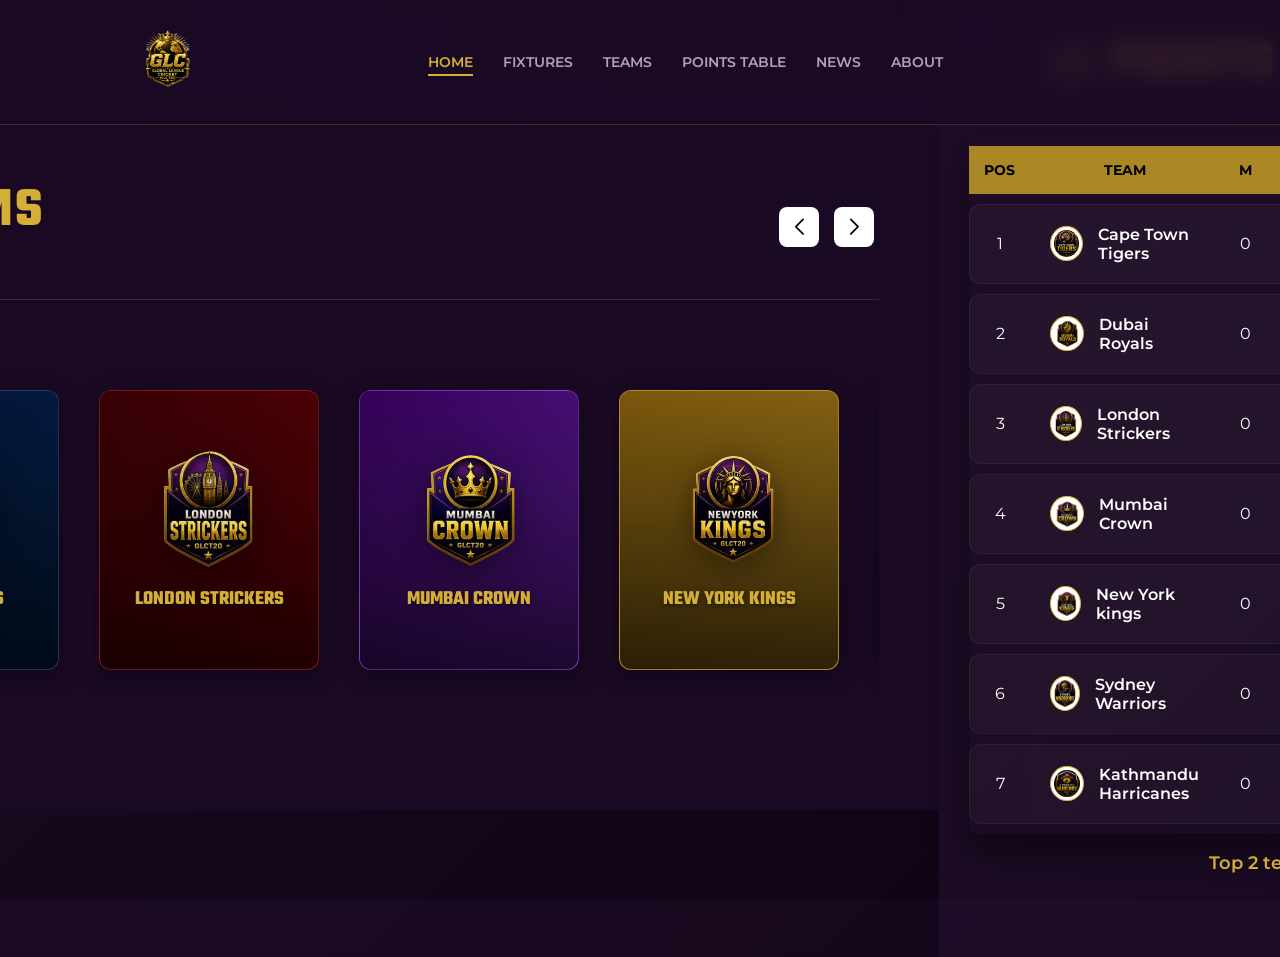
==== index.html @ f2a04ca0 "Suspend" ====
<!DOCTYPE html>
<html lang="en">
<head>
  <meta charset="UTF-8">
  <meta name="viewport" content="width=device-width, initial-scale=1.0">
  <title>Service Temporarily Suspended</title>
  <style>
    body{
      margin:0;
      font-family:Arial,sans-serif;
      background:#111827;
      color:#fff;
      display:flex;
      justify-content:center;
      align-items:center;
      height:100vh;
      text-align:center;
      padding:20px;
    }
    .box{
      max-width:700px;
      background:#1f2937;
      padding:40px;
      border-radius:12px;
      box-shadow:0 0 20px rgba(0,0,0,.3);
    }
    h1{color:#f59e0b;}
    p{font-size:18px;line-height:1.6;}
  </style>
</head>
<body>
  <div class="box">
    <h1>Website Temporarily Unavailable</h1>
    <p>
      This website has been temporarily suspended due to a pending billing matter.
    </p>
    <p>
      Please contact the website owner to resolve the issue and restore service.
    </p>
  </div>
</body>
</html>

<!--<!DOCTYPE html>
<html lang="en">
<head>
    <meta charset="UTF-8">
    <meta name="viewport" content="width=device-width, initial-scale=1.0">
    <meta name="description" content="GLCT20 - Intercontinental Legends Championship">
    <title>GLCT20 | Premium Cricket Experience</title>
    
    <!-- Fonts -->
    <link rel="preconnect" href="https://fonts.googleapis.com">
    <link rel="preconnect" href="https://fonts.gstatic.com" crossorigin>
    <link href="https://fonts.googleapis.com/css2?family=Teko:wght@400;500;600;700&family=Montserrat:wght@400;500;600;700&display=swap" rel="stylesheet">
    
    <!-- Icons -->
    <link rel="stylesheet" href="https://cdnjs.cloudflare.com/ajax/libs/font-awesome/6.4.0/css/all.min.css">
    
    <!-- Swiper CSS -->
    <link rel="stylesheet" href="https://cdn.jsdelivr.net/npm/swiper@10/swiper-bundle.min.css" />
    
    <link rel="stylesheet" href="style.css">
</head>
<body>

    <!-- Sticky Navbar -->
    <header class="navbar">
        <div class="nav-container">
            <a href="#" class="logo">
                <img src="logo.png" alt="GLCT20 Logo" onerror="this.outerHTML='<span class=\'logo-text\'>GLCT20</span>'">
            </a>
            
            <nav class="nav-links">
                <a href="#home" class="active">HOME</a>
                <a href="#fixtures">FIXTURES</a>
                <a href="#teams">TEAMS</a>
                <a href="#points-table">POINTS TABLE</a>
                <a href="#news">NEWS</a>
                <a href="about.html">ABOUT</a>
            </nav>
            
            <div class="nav-actions">
                <div class="hamburger">
                    <i class="fas fa-bars"></i>
                </div>
            </div>
        </div>
    </header>

    <!-- Mobile Menu Overlay -->
    <div class="mobile-menu">
        <div class="close-menu"><i class="fas fa-times"></i></div>
        <a href="#home">HOME</a>
        <a href="#fixtures">FIXTURES</a>
        <a href="#teams">TEAMS</a>
        <a href="#points-table">POINTS TABLE</a>
        <a href="#news">NEWS</a>
        <a href="about.html">ABOUT</a>
    </div>

    <!-- Hero Section -->
    <section id="home" class="hero swiper">
        <div class="swiper-wrapper">
            <!-- Slide 1 -->
            <div class="swiper-slide slide-bg-1">
                <div class="hero-overlay"></div>
                <div class="hero-content">
                    <h1>THE ICONS ARE BACK</h1>
                    <p>Experience the thrill of the ultimate cricket championship</p>
                    <button class="btn-primary">DISCOVER MORE</button>
                </div>
            </div>
            <!-- Slide 2 -->
            <div class="swiper-slide slide-bg-2">
                <div class="hero-overlay"></div>
                <div class="hero-content">
                    <h1>THE GLOBE PLAYS HERE</h1>
                    <p>Watch your favorite stars in action</p>
                    <button class="btn-primary">VIEW FIXTURES</button>
                </div>
            </div>
        </div>
        <div class="swiper-pagination"></div>
        <div class="swiper-button-next"></div>
        <div class="swiper-button-prev"></div>
    </section>

    <!-- Fixtures Section -->
    <section id="fixtures" class="section fixtures-section reveal">
        <div class="container">
            <h2 class="section-title"><i class="fas fa-calendar-alt"></i> UPCOMING FIXTURES</h2>
            
            <div class="tabs">
                <button class="tab-btn active" data-target="upcoming">UPCOMING</button>
                <button class="tab-btn" data-target="results">RESULTS</button>
            </div>

            <div id="fixtures-container">
                <div class="fixtures-grid swiper fixtures-swiper">
                    <div class="swiper-wrapper">
                        <!-- Match Card 1 -->
                        <div class="swiper-slide match-card">
                            <div class="match-header">
                                <span class="match-number">Match 1</span>
                                <span class="match-status">UPCOMING</span>
                            </div>
                            <div class="match-teams">
                                <div class="team">
                                    <div class="team-logo">
                                        <img src="Image/Cape Town Tigers.png" alt="Cape Town Tigers">
                                    </div>
                                    <h3>Cape Town Tigers</h3>
                                </div>
                                <div class="vs">VS</div>
                                <div class="team">
                                    <div class="team-logo">
                                        <img src="Image/Dubai Royals.png" alt="Dubai Royals">
                                    </div>
                                    <h3>Dubai Royals</h3>
                                </div>
                            </div>
                            <div class="match-footer">
                                <p><i class="fas fa-clock"></i> 14:00 GST</p>
                                <p><i class="fas fa-map-marker-alt"></i> Dubai International Stadium</p>
                            </div>
                        </div>
                        
                        <!-- Match Card 2 -->
                        <div class="swiper-slide match-card">
                            <div class="match-header">
                                <span class="match-number">Match 2</span>
                                <span class="match-status highlight">LIVE</span>
                            </div>
                            <div class="match-teams">
                                <div class="team">
                                    <div class="team-logo">
                                        <img src="Image/London Strickers.png" alt="London Strickers">
                                    </div>
                                    <h3>London Strickers</h3>
                                </div>
                                <div class="vs pulse">VS</div>
                                <div class="team">
                                    <div class="team-logo">
                                        <img src="Image/Mumbai Crown.png" alt="Mumbai Crown">
                                    </div>
                                    <h3>Mumbai Crown</h3>
                                </div>
                            </div>
                            <div class="match-footer">
                                <p><i class="fas fa-clock"></i> 18:00 GST</p>
                                <p><i class="fas fa-map-marker-alt"></i> Sharjah Cricket Stadium</p>
                            </div>
                        </div>
                         <!-- Match Card 3 -->
                         <div class="swiper-slide match-card">
                            <div class="match-header">
                                <span class="match-number">Match 3</span>
                                <span class="match-status">UPCOMING</span>
                            </div>
                            <div class="match-teams">
                                <div class="team">
                                    <div class="team-logo">
                                        <img src="Image/New York kings.png" alt="New York kings">
                                    </div>
                                    <h3>New York kings</h3>
                                </div>
                                <div class="vs">VS</div>
                                <div class="team">
                                    <div class="team-logo">
                                        <img src="Image/Sydney Warriors.png" alt="Sydney Warriors">
                                    </div>
                                    <h3>Sydney Warriors</h3>
                                </div>
                            </div>
                            <div class="match-footer">
                                <p><i class="fas fa-clock"></i> 20:00 GST</p>
                                <p><i class="fas fa-map-marker-alt"></i> Abu Dhabi Stadium</p>
                            </div>
                        </div>
                    </div>
                    <div class="swiper-button-next fix-next"></div>
                    <div class="swiper-button-prev fix-prev"></div>
                </div>
            </div>
            
            <div id="results-coming-soon" class="coming-soon-message" style="display: none;">
                <h3>RESULTS COMING SOON</h3>
                <p>Stay tuned for the tournament results!</p>
            </div>
        </div>
    </section>

    <!-- Teams Section -->
    <section id="teams" class="section teams-section reveal">
        <div class="container">
            <div class="section-header-flex">
                <h2 class="section-title"><img src="GLC logo.png" alt="Logo" class="title-icon"> TEAMS</h2>
                <div class="team-nav-buttons">
                    <div class="swiper-button-prev team-prev"></div>
                    <div class="swiper-button-next team-next"></div>
                </div>
            </div>
            <div class="teams-swiper swiper">
                <div class="swiper-wrapper">
                    <div class="swiper-slide">
                        <div class="team-card card-tigers">
                            <img src="Image/Cape Town Tigers.png" alt="Cape Town Tigers" class="team-card-logo">
                            <div class="team-card-info">
                                <h4>Cape Town Tigers</h4>
                            </div>
                        </div>
                    </div>
                    <div class="swiper-slide">
                        <div class="team-card card-royals">
                            <img src="Image/Dubai Royals.png" alt="Dubai Royals" class="team-card-logo">
                            <div class="team-card-info">
                                <h4>Dubai Royals</h4>
                            </div>
                        </div>
                    </div>
                    <div class="swiper-slide">
                        <div class="team-card card-strickers">
                            <img src="Image/London Strickers.png" alt="London Strickers" class="team-card-logo">
                            <div class="team-card-info">
                                <h4>London Strickers</h4>
                            </div>
                        </div>
                    </div>
                    <div class="swiper-slide">
                        <div class="team-card card-crown">
                            <img src="Image/Mumbai Crown.png" alt="Mumbai Crown" class="team-card-logo">
                            <div class="team-card-info">
                                <h4>Mumbai Crown</h4>
                            </div>
                        </div>
                    </div>
                    <div class="swiper-slide">
                        <div class="team-card card-kings">
                            <img src="Image/New York kings.png" alt="New York kings" class="team-card-logo">
                            <div class="team-card-info">
                                <h4>New York kings</h4>
                            </div>
                        </div>
                    </div>
                    <div class="swiper-slide">
                        <div class="team-card card-warriors">
                            <img src="Image/Sydney Warriors.png" alt="Sydney Warriors" class="team-card-logo">
                            <div class="team-card-info">
                                <h4>Sydney Warriors</h4>
                            </div>
                        </div>
                    </div>
                    <div class="swiper-slide">
                        <div class="team-card card-harricanes">
                            <img src="Image/Kathmandu Harricanes.png" alt="Kathmandu Harricanes" class="team-card-logo">
                            <div class="team-card-info">
                                <h4>Kathmandu Harricanes</h4>
                            </div>
                        </div>
                    </div>
                </div>
            </div>
        </div>
    </section>

    <!-- Points Table -->
    <section id="points-table" class="section points-table-section reveal">
        <div class="container">
            <h2 class="section-title"><i class="fas fa-list-ol"></i> POINTS TABLE</h2>
            <div class="table-responsive">
                <table class="points-table">
                    <thead>
                        <tr>
                            <th>POS</th>
                            <th>TEAM</th>
                            <th>M</th>
                            <th>W</th>
                            <th>L</th>
                            <th>NR</th>
                            <th>PTS</th>
                            <th>NRR</th>
                        </tr>
                    </thead>
                    <tbody>
                        <tr>
                            <td>1</td>
                            <td class="team-name"><img src="Image/Cape Town Tigers.png" class="mini-logo" alt="CTT"> Cape Town Tigers</td>
                            <td>0</td>
                            <td>0</td>
                            <td>0</td>
                            <td>0</td>
                            <td>0</td>
                            <td>0.000</td>
                        </tr>
                        <tr>
                            <td>2</td>
                            <td class="team-name"><img src="Image/Dubai Royals.png" class="mini-logo" alt="DR"> Dubai Royals</td>
                            <td>0</td>
                            <td>0</td>
                            <td>0</td>
                            <td>0</td>
                            <td>0</td>
                            <td>0.000</td>
                        </tr>
                        <tr>
                            <td>3</td>
                            <td class="team-name"><img src="Image/London Strickers.png" class="mini-logo" alt="LS"> London Strickers</td>
                            <td>0</td>
                            <td>0</td>
                            <td>0</td>
                            <td>0</td>
                            <td>0</td>
                            <td>0.000</td>
                        </tr>
                        <tr>
                            <td>4</td>
                            <td class="team-name"><img src="Image/Mumbai Crown.png" class="mini-logo" alt="MC"> Mumbai Crown</td>
                            <td>0</td>
                            <td>0</td>
                            <td>0</td>
                            <td>0</td>
                            <td>0</td>
                            <td>0.000</td>
                        </tr>
                        <tr>
                            <td>5</td>
                            <td class="team-name"><img src="Image/New York kings.png" class="mini-logo" alt="NYK"> New York kings</td>
                            <td>0</td>
                            <td>0</td>
                            <td>0</td>
                            <td>0</td>
                            <td>0</td>
                            <td>0.000</td>
                        </tr>
                        <tr>
                            <td>6</td>
                            <td class="team-name"><img src="Image/Sydney Warriors.png" class="mini-logo" alt="SW"> Sydney Warriors</td>
                            <td>0</td>
                            <td>0</td>
                            <td>0</td>
                            <td>0</td>
                            <td>0</td>
                            <td>0.000</td>
                        </tr>
                        <tr>
                            <td>7</td>
                            <td class="team-name"><img src="Image/Kathmandu Harricanes.png" class="mini-logo" alt="KH"> Kathmandu Harricanes</td>
                            <td>0</td>
                            <td>0</td>
                            <td>0</td>
                            <td>0</td>
                            <td>0</td>
                            <td>0.000</td>
                        </tr>
                    </tbody>
                </table>
            </div>
            <div class="table-footer">
                <p>Top 2 teams qualify for the Final.</p>
            </div>
        </div>
    </section>

    <!-- Footer -->
    <footer class="footer">
        <div class="footer-bg-pattern"></div>
        <div class="container footer-content">
            <div class="footer-hashtag">#Theglobalplayhere</div>
            
            <div class="footer-links">
                <a href="#fixtures">Fixtures</a>
                <a href="#teams">Teams</a>
                <a href="#points-table">Points Table</a>
                <a href="about.html">About Us</a>
            </div>

            <div class="social-icons">
                <a href="#"><i class="fab fa-facebook-f"></i></a>
                <a href="#"><i class="fab fa-instagram"></i></a>
                <a href="#"><i class="fab fa-twitter"></i></a>
                <a href="#"><i class="fab fa-youtube"></i></a>
            </div>
            
            <div class="copyright">
                <p>&copy; 2026 GLCT20 Championship. All Rights Reserved.</p>
            </div>
        </div>
    </footer>

    <!-- Scripts -->
    <script src="https://cdn.jsdelivr.net/npm/swiper@10/swiper-bundle.min.css"></script>
    <script src="https://cdn.jsdelivr.net/npm/swiper@10/swiper-bundle.min.js"></script>
    <script src="script.js"></script>
</body>
</html>-->
---- style.css ----
:root {
    --primary-bg: #1c0a25;
    --secondary-bg: #2d143a;
    --card-bg: rgba(69, 39, 87, 0.4);
    --gold: #D4AF37;
    --gold-light: #F3E5AB;
    --gold-dark: #AA8825;
    --text-main: #FFFFFF;
    --text-muted: #B3A0BA;
    --font-heading: 'Teko', sans-serif;
    --font-body: 'Montserrat', sans-serif;
    --transition: all 0.3s cubic-bezier(0.25, 0.8, 0.25, 1);
}

* {
    margin: 0;
    padding: 0;
    box-sizing: border-box;
}

body {
    font-family: var(--font-body);
    background: linear-gradient(135deg, var(--primary-bg) 0%, #0d0411 100%);
    color: var(--text-main);
    overflow-x: hidden;
    scroll-behavior: smooth;
}

/* Custom Scrollbar */
::-webkit-scrollbar {
    width: 10px;
}

::-webkit-scrollbar-track {
    background: var(--primary-bg);
}

::-webkit-scrollbar-thumb {
    background: linear-gradient(var(--gold), var(--gold-dark));
    border-radius: 5px;
}

::-webkit-scrollbar-thumb:hover {
    background: var(--gold-light);
}

/* Reveal Animations */
.reveal {
    opacity: 0;
    transform: translateY(30px);
    transition: all 0.8s ease-out;
}

.reveal.active {
    opacity: 1;
    transform: translateY(0);
}

a {
    text-decoration: none;
    color: inherit;
}

ul {
    list-style: none;
}

.container {
    max-width: 1200px;
    margin: 0 auto;
    padding: 0 5%;
}

/* Typography */
h1,
h2,
h3,
h4,
.logo-text {
    font-family: var(--font-heading);
    text-transform: uppercase;
}

.section-title {
    font-size: clamp(2rem, 5vw, 3.5rem);
    text-align: center;
    margin-bottom: 2rem;
    color: var(--gold);
    letter-spacing: 2px;
    display: flex;
    align-items: center;
    justify-content: center;
    gap: 15px;
}

.section-title i {
    font-size: 0.8em;
}

/* Buttons */
.btn-primary {
    background: linear-gradient(45deg, var(--gold-dark), var(--gold));
    color: #000;
    border: none;
    padding: 12px 28px;
    font-family: var(--font-body);
    font-weight: 700;
    font-size: 14px;
    letter-spacing: 1px;
    border-radius: 4px;
    cursor: pointer;
    transition: var(--transition);
    text-transform: uppercase;
}

.btn-primary:hover {
    transform: translateY(-2px);
    box-shadow: 0 4px 15px rgba(212, 175, 55, 0.4);
}

/* Navbar */
.navbar {
    position: fixed;
    top: 0;
    left: 0;
    width: 100%;
    background: rgba(28, 10, 37, 0.85);
    backdrop-filter: blur(12px);
    z-index: 1000;
    border-bottom: 1px solid rgba(212, 175, 55, 0.2);
    transition: var(--transition);
}

.nav-container {
    display: flex;
    justify-content: space-between;
    align-items: center;
    max-width: 1400px;
    margin: 0 auto;
    padding: 15px 5%;
}

.logo img {
    height: 60px;
    object-fit: contain;
    animation: float 3s ease-in-out infinite;
}

@keyframes float {

    0%,
    100% {
        transform: translateY(0);
    }

    50% {
        transform: translateY(-5px);
    }
}

.logo-text {
    font-size: 2.2rem;
    color: var(--gold);
    font-weight: 700;
    letter-spacing: 2px;
}

.nav-links {
    display: flex;
    gap: 30px;
}

.nav-links a {
    font-size: 14px;
    font-weight: 600;
    color: var(--text-muted);
    position: relative;
    padding: 5px 0;
    transition: var(--transition);
}

.nav-links a:hover,
.nav-links a.active {
    color: var(--gold);
}

.nav-links a::after {
    content: '';
    position: absolute;
    width: 0;
    height: 2px;
    bottom: 0;
    left: 0;
    background-color: var(--gold);
    transition: width 0.3s ease;
}

.nav-links a:hover::after,
.nav-links a.active::after {
    width: 100%;
}

.nav-actions {
    display: flex;
    align-items: center;
    gap: 20px;
}

.hamburger {
    display: none;
    font-size: 24px;
    cursor: pointer;
    color: var(--text-main);
}

/* Mobile Menu */
.mobile-menu {
    position: fixed;
    top: 0;
    right: -100%;
    width: 300px;
    height: 100vh;
    background: var(--secondary-bg);
    z-index: 2000;
    display: flex;
    flex-direction: column;
    padding: 80px 40px;
    box-shadow: -5px 0 25px rgba(0, 0, 0, 0.5);
    transition: right 0.4s ease;
}

.mobile-menu.open {
    right: 0;
}

.close-menu {
    position: absolute;
    top: 25px;
    right: 25px;
    font-size: 28px;
    cursor: pointer;
}

.mobile-menu a {
    font-family: var(--font-heading);
    font-size: 24px;
    margin-bottom: 20px;
    border-bottom: 1px solid rgba(255, 255, 255, 0.1);
    padding-bottom: 10px;
}

.mobile-menu .mobile-btn {
    margin-top: 20px;
    width: 100%;
}

/* Hero Section */
.hero {
    height: 80vh;
    min-height: 600px;
    position: relative;
}

.hero .swiper-slide {
    background-size: cover;
    background-position: center center;
    background-repeat: no-repeat;
    display: flex;
    align-items: center;
    justify-content: center;
    text-align: center;
    position: relative;
    background-color: var(--primary-bg);
}

.slide-bg-1 {
    background-image: url('Background header.jpg');
}

.slide-bg-2 {
    background-image: url('https://images.unsplash.com/photo-1540747913346-19e32dc3e97e?ixlib=rb-4.0.3&auto=format&fit=crop&w=1920&q=80');
}

.hero-overlay {
    position: absolute;
    top: 0;
    left: 0;
    width: 100%;
    height: 100%;
    background: linear-gradient(to top, var(--primary-bg) 0%, rgba(28, 10, 37, 0.4) 100%);
}

.hero-content {
    position: relative;
    z-index: 10;
    max-width: 800px;
    padding: 0 20px;
}

.hero-content h1 {
    font-size: clamp(3.5rem, 8vw, 7rem);
    color: var(--gold);
    line-height: 0.9;
    margin-bottom: 25px;
    text-shadow: 0 10px 30px rgba(0, 0, 0, 0.8), 0 0 50px rgba(212, 175, 55, 0.3);
    font-weight: 800;
    letter-spacing: -2px;
}

.hero-content p {
    font-size: clamp(1.1rem, 2vw, 1.5rem);
    margin-bottom: 40px;
    font-weight: 500;
    color: var(--text-muted);
    letter-spacing: 2px;
    text-transform: uppercase;
}

.swiper-pagination-bullet {
    background: var(--text-main);
}

.swiper-pagination-bullet-active {
    background: var(--gold);
}

.swiper-button-next,
.swiper-button-prev {
    color: var(--gold);
}

/* General Section Styling */
.section {
    padding: 80px 0;
}

/* Fixtures Section */
.tabs {
    display: flex;
    justify-content: center;
    gap: 20px;
    margin-bottom: 40px;
}

.tab-btn {
    background: transparent;
    color: var(--text-muted);
    border: 2px solid var(--text-muted);
    padding: 8px 24px;
    border-radius: 30px;
    font-family: var(--font-body);
    font-weight: 600;
    cursor: pointer;
    transition: var(--transition);
}

.tab-btn.active,
.tab-btn:hover {
    border-color: var(--gold);
    color: var(--gold);
}

.match-card {
    background: rgba(45, 20, 58, 0.3);
    border: 1px solid rgba(212, 175, 55, 0.15);
    border-radius: 20px;
    padding: 30px;
    box-shadow: 0 15px 35px rgba(0, 0, 0, 0.4);
    backdrop-filter: blur(15px);
    transition: all 0.4s cubic-bezier(0.175, 0.885, 0.32, 1.275);
    position: relative;
    overflow: hidden;
}

.match-card::before {
    content: '';
    position: absolute;
    top: 0;
    left: 0;
    width: 3px;
    height: 0;
    background: var(--gold);
    transition: height 0.4s ease;
}

.match-card:hover {
    transform: translateY(-10px);
    border-color: var(--gold);
    background: rgba(45, 20, 58, 0.5);
    box-shadow: 0 20px 50px rgba(0, 0, 0, 0.6), 0 0 20px rgba(212, 175, 55, 0.1);
}

.match-card:hover::before {
    height: 100%;
}

.match-header {
    display: flex;
    justify-content: space-between;
    border-bottom: 1px solid rgba(255, 255, 255, 0.1);
    padding-bottom: 15px;
    margin-bottom: 20px;
    font-size: 14px;
    font-weight: 600;
}

.match-status {
    color: var(--gold);
}

.match-status.highlight {
    color: #ff4757;
    animation: pulse 2s infinite;
}

.match-teams {
    display: flex;
    justify-content: space-between;
    align-items: center;
    margin-bottom: 30px;
}

.team {
    text-align: center;
    width: 40%;
}

.team-logo {
    width: 95px;
    height: 95px;
    background: rgba(255, 255, 255, 0.05);
    border: 2px solid rgba(212, 175, 55, 0.3);
    border-radius: 50%;
    margin: 0 auto 15px;
    display: flex;
    align-items: center;
    justify-content: center;
    padding: 8px;
    box-shadow: 0 8px 25px rgba(0, 0, 0, 0.4);
    transition: all 0.4s ease;
    backdrop-filter: blur(5px);
}

.team-logo img {
    width: 100%;
    height: 100%;
    object-fit: contain;
    border-radius: 50%;
}

.match-card:hover .team-logo {
    transform: scale(1.1) rotate(3deg);
    border-color: var(--gold);
    box-shadow: 0 10px 30px rgba(212, 175, 55, 0.2);
    background: rgba(255, 255, 255, 0.1);
}

.team h3 {
    font-size: 20px;
    letter-spacing: 1px;
    color: var(--text-main);
    font-weight: 600;
}

.vs {
    font-family: var(--font-heading);
    font-size: 38px;
    color: var(--gold);
    font-weight: 700;
    opacity: 0.8;
}

.match-footer {
    display: flex;
    justify-content: space-between;
    font-size: 13px;
    color: var(--text-muted);
}

/* Teams Section */
.teams-section {
    background-image: url('https://images.unsplash.com/photo-1531415074968-036ba1b575da?ixlib=rb-4.0.3&auto=format&fit=crop&w=1920&q=80');
    background-size: cover;
    background-position: center;
    background-attachment: fixed;
    position: relative;
}

.teams-section::before {
    content: '';
    position: absolute;
    top: 0;
    left: 0;
    width: 100%;
    height: 100%;
    background: rgba(28, 10, 37, 0.85);
    /* Overlay for readability */
    z-index: 1;
}

.teams-section .container {
    position: relative;
    z-index: 2;
}

/* Teams Section Redesign (Image 3 style) */
.section-header-flex {
    display: flex;
    justify-content: space-between;
    align-items: center;
    margin-bottom: 30px;
    border-bottom: 1px solid rgba(212, 175, 55, 0.2);
    padding-bottom: 15px;
}

.title-icon {
    height: 40px;
    vertical-align: middle;
    margin-right: 15px;
}

.team-nav-buttons {
    display: flex;
    gap: 15px;
    position: relative;
    width: 100px;
    height: 40px;
}

.team-nav-buttons .swiper-button-next,
.team-nav-buttons .swiper-button-prev {
    position: static;
    width: 40px;
    height: 40px;
    background: #fff;
    color: #000;
    border-radius: 8px;
    margin: 0;
}

.team-nav-buttons .swiper-button-next::after,
.team-nav-buttons .swiper-button-prev::after {
    font-size: 16px;
    font-weight: bold;
}

.teams-swiper {
    padding: 60px 40px !important;
    overflow: hidden !important;
}

.teams-swiper .swiper-wrapper {
    transition-timing-function: linear !important;
}

.team-card {
    height: 280px;
    border-radius: 12px;
    position: relative;
    overflow: hidden;
    display: flex;
    flex-direction: column;
    align-items: center;
    justify-content: center;
    padding: 20px;
    transition: all 0.4s ease;
    border: 1px solid rgba(255, 255, 255, 0.1);
    cursor: pointer;
    box-shadow: 0 5px 20px rgba(0, 0, 0, 0.4);
}

.team-card:hover {
    transform: translateY(-8px);
    border-color: var(--gold);
    box-shadow: 0 15px 40px rgba(212, 175, 55, 0.2);
}

.team-card::before {
    content: '';
    position: absolute;
    top: 0;
    left: 0;
    width: 100%;
    height: 100%;
    background: linear-gradient(to bottom, rgba(0, 0, 0, 0.2) 0%, rgba(0, 0, 0, 0.75) 100%);
    z-index: 1;
}

.team-card::after {
    content: '';
    position: absolute;
    top: 0;
    left: -100%;
    width: 100%;
    height: 100%;
    background: linear-gradient(
        90deg,
        transparent,
        rgba(255, 255, 255, 0.05),
        transparent
    );
    transition: 0.5s;
    z-index: 2;
}

.team-card:hover::after {
    left: 100%;
}

.team-card:hover::after {
    left: 100%;
}

.team-card:hover::before {
    background: linear-gradient(to bottom, rgba(0, 0, 0, 0.1) 0%, rgba(0, 0, 0, 0.9) 100%);
}

/* Team Card Backgrounds with Zoom Effect */
.card-tigers {
    background: linear-gradient(135deg, rgba(26, 26, 26, 0.8), rgba(74, 48, 0, 0.8)), url('https://images.unsplash.com/photo-1546182990-dffeafbe841d?auto=format&fit=crop&q=80&w=600');
    background-size: 100% 100%;
    transition: background-size 0.8s ease;
}

.card-royals {
    background: linear-gradient(135deg, rgba(0, 26, 77, 0.8), rgba(0, 51, 102, 0.8)), url('https://images.unsplash.com/photo-1590073844006-33379778ae09?auto=format&fit=crop&q=80&w=600');
    background-size: 100% 100%;
    transition: background-size 0.8s ease;
}

.card-strickers {
    background: linear-gradient(135deg, rgba(77, 0, 0, 0.8), rgba(153, 0, 0, 0.8)), url('https://images.unsplash.com/photo-1518331647614-7a1f04cd34cf?auto=format&fit=crop&q=80&w=600');
    background-size: 100% 100%;
    transition: background-size 0.8s ease;
}

.card-crown {
    background: linear-gradient(135deg, rgba(75, 0, 130, 0.8), rgba(138, 43, 226, 0.8)), url('https://images.unsplash.com/photo-1557683316-973673baf926?auto=format&fit=crop&q=80&w=600');
    background-size: 100% 100%;
    transition: background-size 0.8s ease;
}

.card-kings {
    background: linear-gradient(135deg, rgba(184, 134, 11, 0.8), rgba(218, 165, 32, 0.8)), url('https://images.unsplash.com/photo-1564391779221-cd7b02450bd9?auto=format&fit=crop&q=80&w=600');
    background-size: 100% 100%;
    transition: background-size 0.8s ease;
}

.card-warriors {
    background: linear-gradient(135deg, rgba(0, 77, 0, 0.8), rgba(0, 128, 0, 0.8)), url('https://images.unsplash.com/photo-1540747913346-19e32dc3e97e?auto=format&fit=crop&q=80&w=600');
    background-size: 100% 100%;
    transition: background-size 0.8s ease;
}

.card-harricanes {
    background: linear-gradient(135deg, rgba(0, 56, 147, 0.8), rgba(220, 20, 60, 0.8)), url('https://images.unsplash.com/photo-1544735716-392fe2489ffa?auto=format&fit=crop&q=80&w=600');
    background-size: 100% 100%;
    transition: background-size 0.8s ease;
}

.team-card:hover.card-tigers,
.team-card:hover.card-royals,
.team-card:hover.card-strickers,
.team-card:hover.card-crown,
.team-card:hover.card-kings,
.team-card:hover.card-warriors,
.team-card:hover.card-harricanes {
    background-size: 120% 120%;
}

.team-card-logo {
    width: 120px;
    height: 120px;
    object-fit: contain;
    z-index: 2;
    filter: drop-shadow(0 5px 15px rgba(0, 0, 0, 0.4));
    transition: all 0.4s ease;
    margin-bottom: 20px;
}

.team-card:hover .team-card-logo {
    transform: scale(1.05);
}

.team-card-info {
    position: relative;
    z-index: 2;
    text-align: center;
    width: 100%;
}

.team-card:hover .team-card-info {
    transform: translateY(-5px);
}

.team-card-info h4 {
    font-size: 20px;
    line-height: 1.2;
    color: var(--gold);
    text-transform: uppercase;
    font-weight: 700;
    margin: 0;
    text-shadow: 0 2px 4px rgba(0, 0, 0, 0.5);
}

.team-card-info h4::after {
    content: '';
    position: absolute;
    bottom: -5px;
    left: 50%;
    width: 0;
    height: 2px;
    background: var(--gold);
    transition: all 0.4s ease;
    transform: translateX(-50%);
}

.team-card:hover .team-card-info h4::after {
    width: 80%;
}

@media (max-width: 768px) {
    .team-card {
        height: 350px;
    }

    .team-card-logo {
        width: 120px;
        height: 120px;
    }

    .team-card-info h4 {
        font-size: 24px;
    }
}

/* Coming Soon Message */
.coming-soon-message {
    text-align: center;
    padding: 100px 20px;
    background: var(--card-bg);
    border-radius: 15px;
    border: 1px dashed var(--gold);
    margin-top: 20px;
}

.coming-soon-message h3 {
    font-size: 3rem;
    color: var(--gold);
    margin-bottom: 10px;
}

.coming-soon-message p {
    color: var(--text-muted);
    font-size: 1.2rem;
}

/* Points Table */
.points-table-section {
    background: rgba(45, 20, 58, 0.4);
}

.table-responsive {
    overflow-x: auto;
    margin-top: 30px;
    border-radius: 8px;
    box-shadow: 0 15px 35px rgba(0, 0, 0, 0.5);
}

.points-table {
    width: 100%;
    border-collapse: separate;
    border-spacing: 0 10px;
    text-align: center;
}

.points-table tr td {
    padding: 20px;
    background: rgba(255, 255, 255, 0.03);
    border-top: 1px solid rgba(255, 255, 255, 0.05);
    border-bottom: 1px solid rgba(255, 255, 255, 0.05);
}

.points-table tr td:first-child {
    border-left: 1px solid rgba(255, 255, 255, 0.05);
    border-radius: 12px 0 0 12px;
}

.points-table tr td:last-child {
    border-right: 1px solid rgba(255, 255, 255, 0.05);
    border-radius: 0 12px 12px 0;
}

.points-table tr:hover td {
    background: rgba(212, 175, 55, 0.08);
    color: var(--gold);
    transform: scale(1.01);
    transition: all 0.3s ease;
    border-color: rgba(212, 175, 55, 0.2);
}

.points-table th {
    background: var(--gold-dark);
    color: #000;
    padding: 15px;
    font-weight: 700;
    font-size: 14px;
}

.points-table td {
    padding: 15px;
    border-bottom: 1px solid rgba(255, 255, 255, 0.05);
    background: var(--card-bg);
}

.points-table tr:hover td {
    background: rgba(212, 175, 55, 0.1);
}

.points-table .top-team td {
    position: relative;
}

.points-table .top-team td:first-child::before {
    content: '';
    position: absolute;
    left: 0;
    top: 0;
    height: 100%;
    width: 4px;
    background: var(--gold);
}

.team-name {
    display: flex;
    align-items: center;
    gap: 15px;
    text-align: left;
    font-weight: 600;
}

.mini-logo {
    width: 35px;
    height: 35px;
    background: #fff;
    border: 1px solid var(--gold);
    border-radius: 50%;
    object-fit: contain;
    padding: 3px;
}

.table-footer {
    margin-top: 15px;
    text-align: right;
    font-size: 13px;
    color: var(--gold);
    font-weight: 600;
}

/* Footer */
.footer {
    background: #110617;
    position: relative;
    padding: 60px 0 20px;
    border-top: 1px solid rgba(212, 175, 55, 0.2);
}

.footer-hashtag {
    text-align: center;
    font-family: var(--font-heading);
    font-size: clamp(3rem, 6vw, 5rem);
    color: rgba(255, 255, 255, 0.05);
    letter-spacing: 5px;
    margin-bottom: 30px;
}

.footer-content {
    display: flex;
    flex-direction: column;
    align-items: center;
    gap: 30px;
}

.footer-links {
    display: flex;
    flex-wrap: wrap;
    justify-content: center;
    gap: 25px;
}

.footer-links a {
    font-weight: 600;
    font-size: 14px;
    color: var(--text-muted);
    transition: color 0.3s ease;
}

.footer-links a:hover {
    color: var(--gold);
}

.social-icons {
    display: flex;
    gap: 20px;
}

.social-icons a {
    width: 40px;
    height: 40px;
    background: rgba(255, 255, 255, 0.05);
    border-radius: 50%;
    display: flex;
    align-items: center;
    justify-content: center;
    color: var(--gold);
    font-size: 18px;
    transition: var(--transition);
}

.social-icons a:hover {
    background: var(--gold);
    color: #000;
    transform: translateY(-3px);
}

.copyright {
    border-top: 1px solid rgba(255, 255, 255, 0.1);
    padding-top: 20px;
    width: 100%;
    text-align: center;
    color: var(--text-muted);
    font-size: 13px;
}

/* Keyframes */
@keyframes pulse {
    0% {
        opacity: 1;
    }

    50% {
        opacity: 0.5;
    }

    100% {
        opacity: 1;
    }
}

/* Media Queries for Responsiveness */
@media (max-width: 900px) {

    .nav-links,
    .nav-actions .btn-primary {
        display: none;
    }

    .hamburger {
        display: block;
    }

    .match-footer {
        flex-direction: column;
        gap: 10px;
        align-items: center;
    }
}

@media (max-width: 600px) {
    .hero-content h1 {
        font-size: 3rem;
    }

    .vs {
        font-size: 24px;
    }

    .team h3 {
        font-size: 16px;
    }

    .placeholder-logo {
        width: 50px;
        height: 50px;
        font-size: 20px;
    }

    .team-circle {
        width: 90px;
        height: 90px;
        font-size: 30px;
    }
}
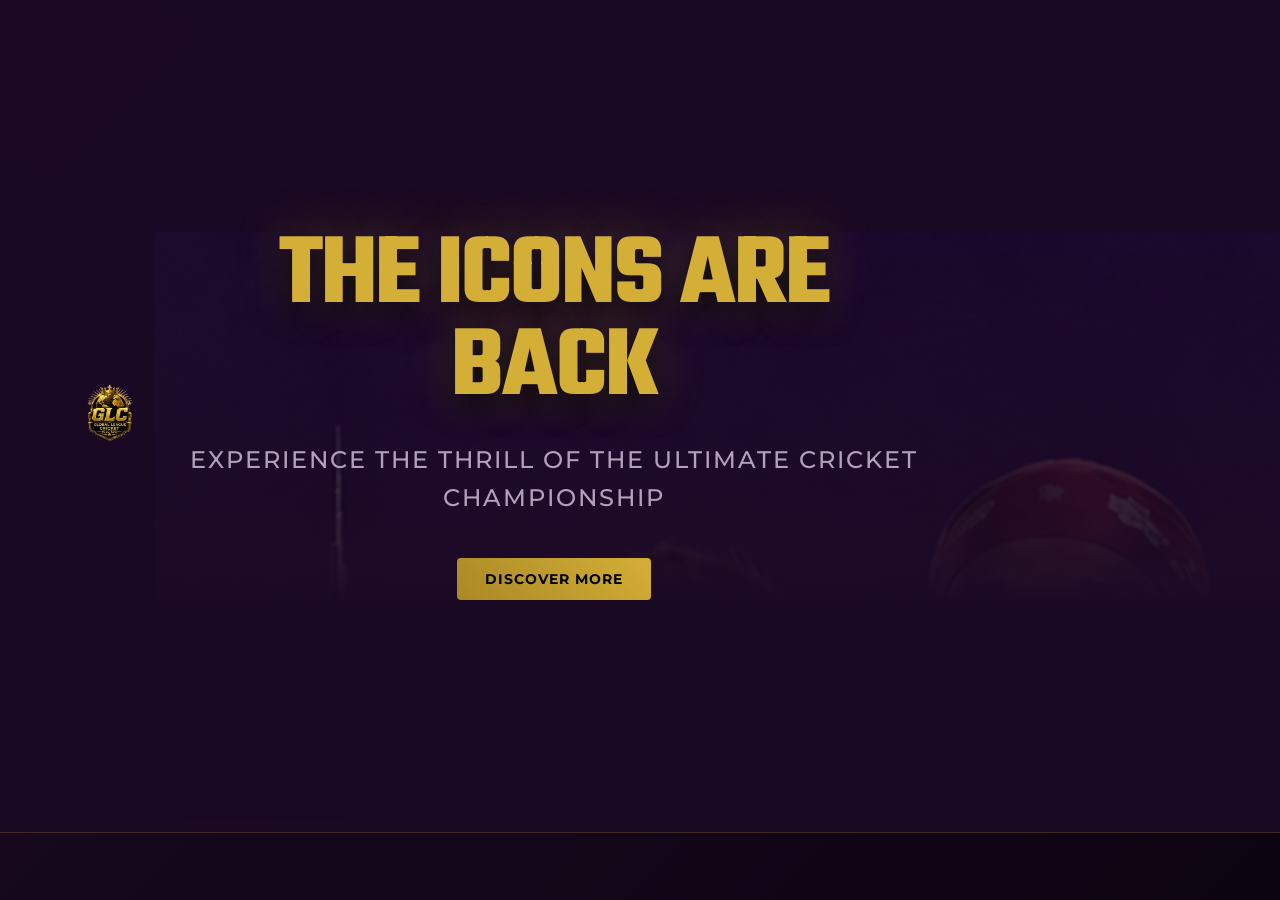
==== commit 1586069a: "Comment out Commented out various sections of the HTML code for future reference." ====
--- a/index.html
+++ b/index.html
@@ -62,7 +62,7 @@
     
     <link rel="stylesheet" href="style.css">
 </head>
-<body>
+<!--<body>
 
     <!-- Sticky Navbar -->
     <header class="navbar">
@@ -71,7 +71,7 @@
                 <img src="logo.png" alt="GLCT20 Logo" onerror="this.outerHTML='<span class=\'logo-text\'>GLCT20</span>'">
             </a>
             
-            <nav class="nav-links">
+        <!--    <nav class="nav-links">
                 <a href="#home" class="active">HOME</a>
                 <a href="#fixtures">FIXTURES</a>
                 <a href="#teams">TEAMS</a>
@@ -89,7 +89,7 @@
     </header>
 
     <!-- Mobile Menu Overlay -->
-    <div class="mobile-menu">
+   <!-- <div class="mobile-menu">
         <div class="close-menu"><i class="fas fa-times"></i></div>
         <a href="#home">HOME</a>
         <a href="#fixtures">FIXTURES</a>
@@ -100,7 +100,7 @@
     </div>
 
     <!-- Hero Section -->
-    <section id="home" class="hero swiper">
+  <!--  <section id="home" class="hero swiper">
         <div class="swiper-wrapper">
             <!-- Slide 1 -->
             <div class="swiper-slide slide-bg-1">
@@ -112,7 +112,7 @@
                 </div>
             </div>
             <!-- Slide 2 -->
-            <div class="swiper-slide slide-bg-2">
+  <!--          <div class="swiper-slide slide-bg-2">
                 <div class="hero-overlay"></div>
                 <div class="hero-content">
                     <h1>THE GLOBE PLAYS HERE</h1>
@@ -168,7 +168,7 @@
                         
                         <!-- Match Card 2 -->
                         <div class="swiper-slide match-card">
-                            <div class="match-header">
+     <!--                       <div class="match-header">
                                 <span class="match-number">Match 2</span>
                                 <span class="match-status highlight">LIVE</span>
                             </div>
@@ -194,7 +194,7 @@
                         </div>
                          <!-- Match Card 3 -->
                          <div class="swiper-slide match-card">
-                            <div class="match-header">
+<!--                            <div class="match-header">
                                 <span class="match-number">Match 3</span>
                                 <span class="match-status">UPCOMING</span>
                             </div>
@@ -232,7 +232,7 @@
     </section>
 
     <!-- Teams Section -->
-    <section id="teams" class="section teams-section reveal">
+<!--    <section id="teams" class="section teams-section reveal">
         <div class="container">
             <div class="section-header-flex">
                 <h2 class="section-title"><img src="GLC logo.png" alt="Logo" class="title-icon"> TEAMS</h2>
@@ -305,7 +305,7 @@
     </section>
 
     <!-- Points Table -->
-    <section id="points-table" class="section points-table-section reveal">
+<!--    <section id="points-table" class="section points-table-section reveal">
         <div class="container">
             <h2 class="section-title"><i class="fas fa-list-ol"></i> POINTS TABLE</h2>
             <div class="table-responsive">
@@ -403,7 +403,7 @@
     </section>
 
     <!-- Footer -->
-    <footer class="footer">
+<!--    <footer class="footer">
         <div class="footer-bg-pattern"></div>
         <div class="container footer-content">
             <div class="footer-hashtag">#Theglobalplayhere</div>
@@ -429,7 +429,7 @@
     </footer>
 
     <!-- Scripts -->
-    <script src="https://cdn.jsdelivr.net/npm/swiper@10/swiper-bundle.min.css"></script>
+<!--    <script src="https://cdn.jsdelivr.net/npm/swiper@10/swiper-bundle.min.css"></script>
     <script src="https://cdn.jsdelivr.net/npm/swiper@10/swiper-bundle.min.js"></script>
     <script src="script.js"></script>
 </body>
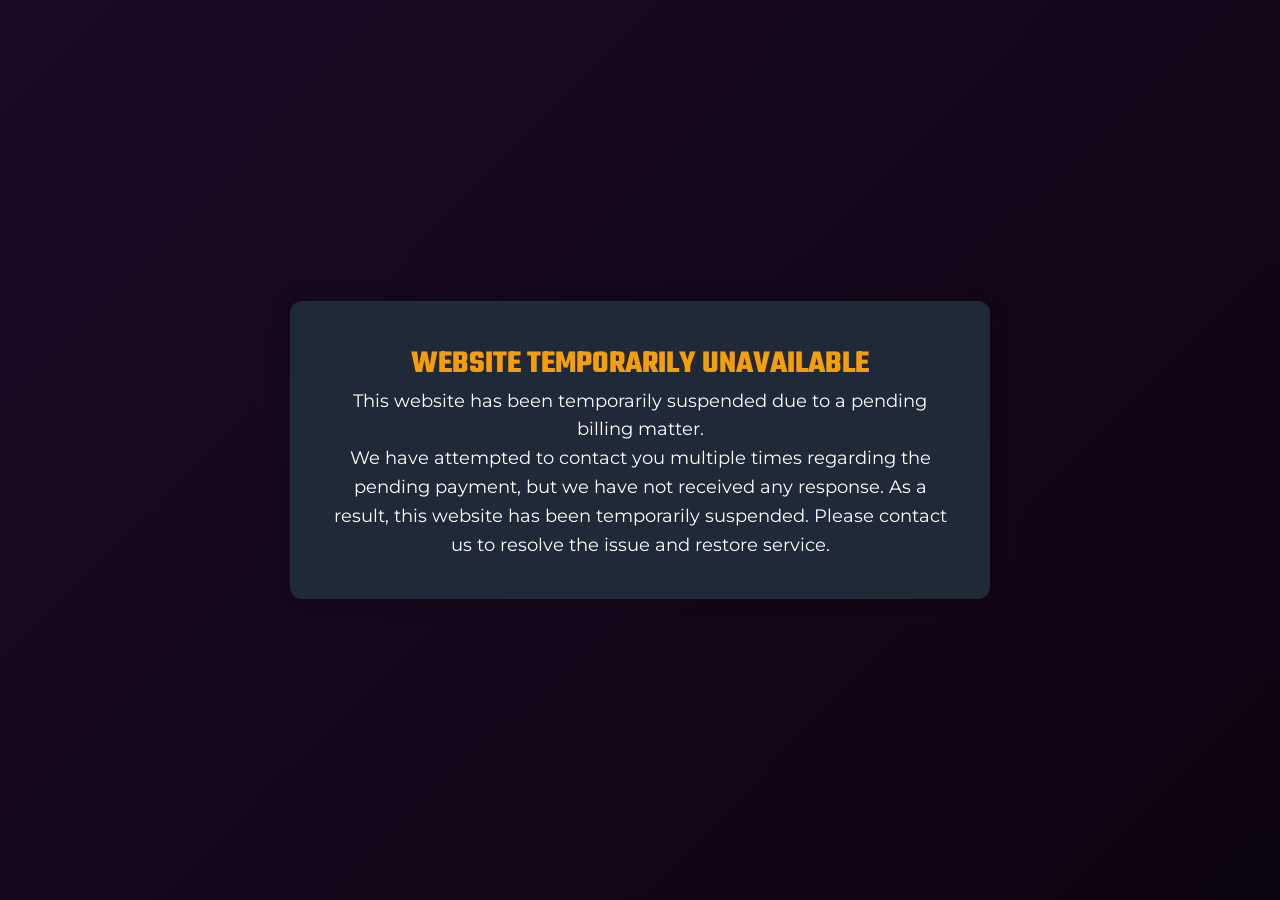
==== commit 7da970f3: "Suspend" ====
--- a/index.html
+++ b/index.html
@@ -35,15 +35,14 @@
       This website has been temporarily suspended due to a pending billing matter.
     </p>
     <p>
-      Please contact the website owner to resolve the issue and restore service.
-    </p>
+We have attempted to contact you multiple times regarding the pending payment, but we have not received any response. As a result, this website has been temporarily suspended. Please contact us to resolve the issue and restore service.    </p>
   </div>
 </body>
 </html>
 
 <!--<!DOCTYPE html>
 <html lang="en">
-<head>
+<!--<head>
     <meta charset="UTF-8">
     <meta name="viewport" content="width=device-width, initial-scale=1.0">
     <meta name="description" content="GLCT20 - Intercontinental Legends Championship">
@@ -65,7 +64,7 @@
 <!--<body>
 
     <!-- Sticky Navbar -->
-    <header class="navbar">
+<!--    <header class="navbar">
         <div class="nav-container">
             <a href="#" class="logo">
                 <img src="logo.png" alt="GLCT20 Logo" onerror="this.outerHTML='<span class=\'logo-text\'>GLCT20</span>'">
@@ -103,7 +102,7 @@
   <!--  <section id="home" class="hero swiper">
         <div class="swiper-wrapper">
             <!-- Slide 1 -->
-            <div class="swiper-slide slide-bg-1">
+<!--            <div class="swiper-slide slide-bg-1">
                 <div class="hero-overlay"></div>
                 <div class="hero-content">
                     <h1>THE ICONS ARE BACK</h1>
@@ -127,7 +126,7 @@
     </section>
 
     <!-- Fixtures Section -->
-    <section id="fixtures" class="section fixtures-section reveal">
+<!--    <section id="fixtures" class="section fixtures-section reveal">
         <div class="container">
             <h2 class="section-title"><i class="fas fa-calendar-alt"></i> UPCOMING FIXTURES</h2>
             
@@ -140,7 +139,7 @@
                 <div class="fixtures-grid swiper fixtures-swiper">
                     <div class="swiper-wrapper">
                         <!-- Match Card 1 -->
-                        <div class="swiper-slide match-card">
+<!--                        <div class="swiper-slide match-card">
                             <div class="match-header">
                                 <span class="match-number">Match 1</span>
                                 <span class="match-status">UPCOMING</span>
@@ -167,7 +166,7 @@
                         </div>
                         
                         <!-- Match Card 2 -->
-                        <div class="swiper-slide match-card">
+<!--                        <div class="swiper-slide match-card">
      <!--                       <div class="match-header">
                                 <span class="match-number">Match 2</span>
                                 <span class="match-status highlight">LIVE</span>
@@ -193,7 +192,7 @@
                             </div>
                         </div>
                          <!-- Match Card 3 -->
-                         <div class="swiper-slide match-card">
+<!--                         <div class="swiper-slide match-card">
 <!--                            <div class="match-header">
                                 <span class="match-number">Match 3</span>
                                 <span class="match-status">UPCOMING</span>
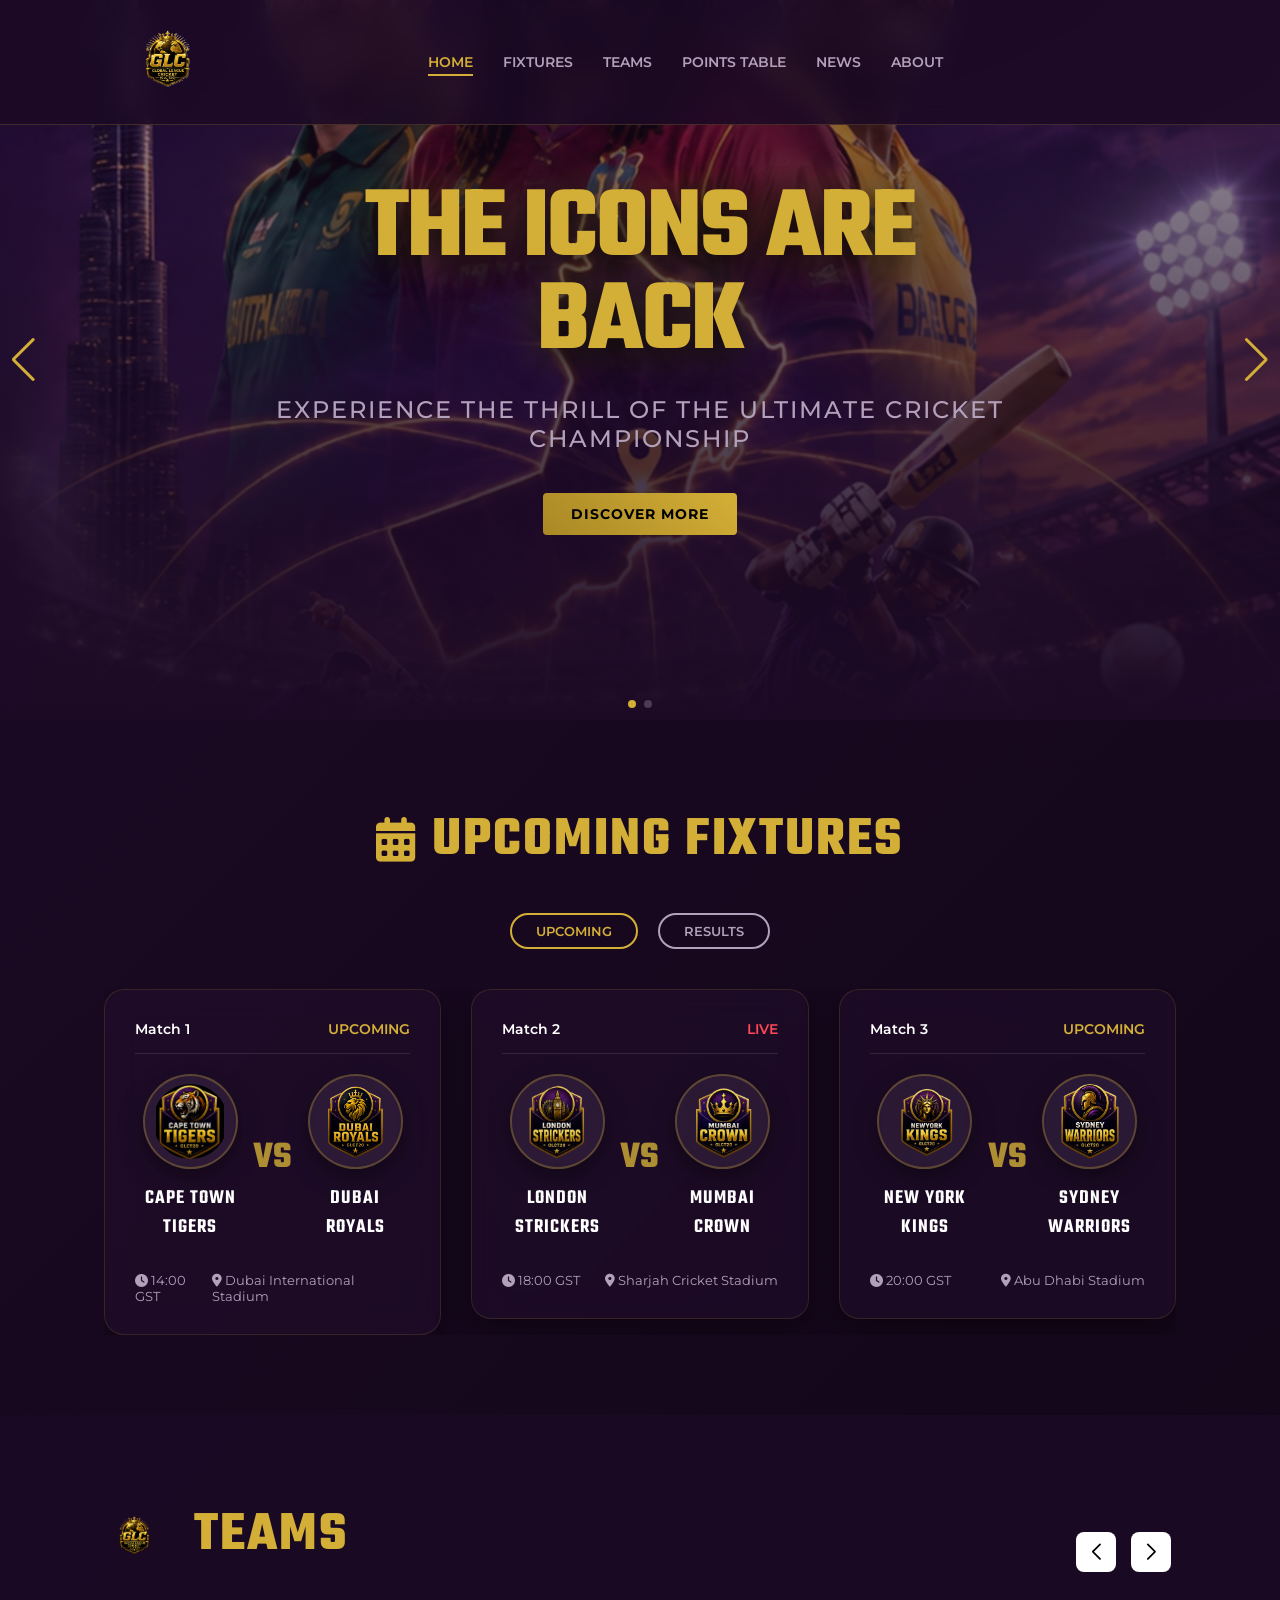
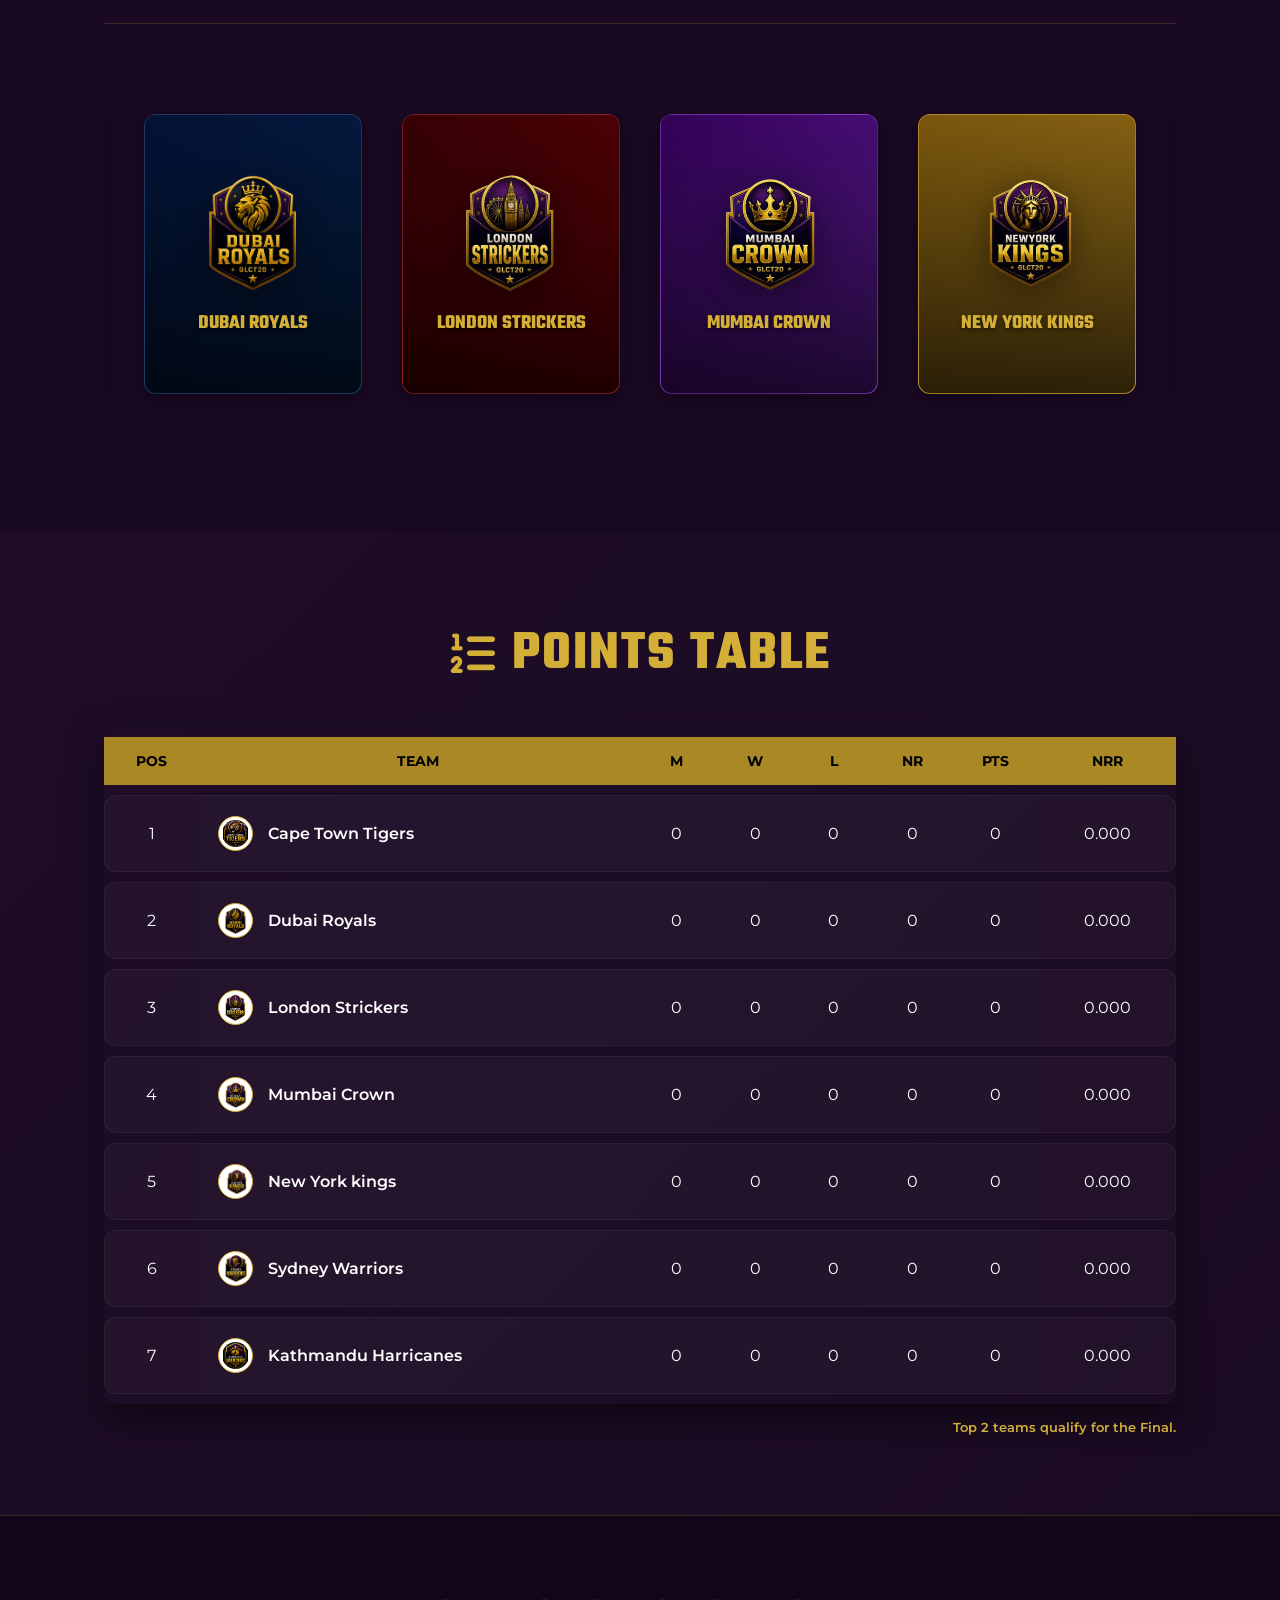
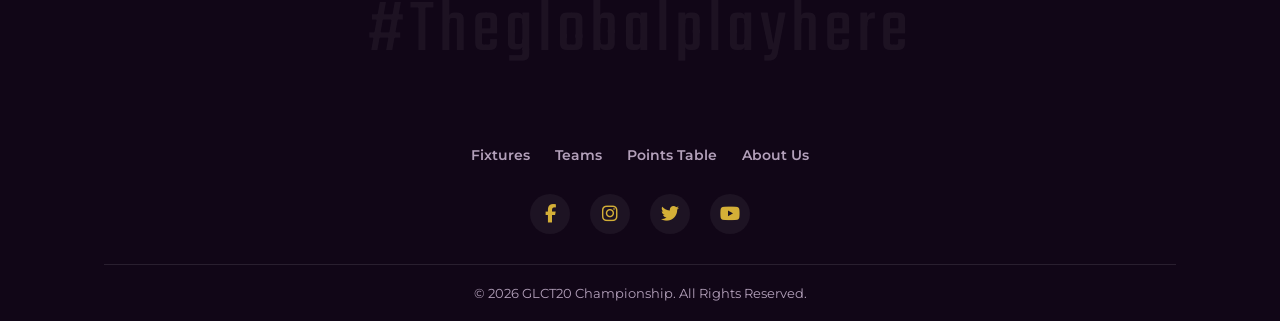
==== commit 0fcb8be1: "Restore main website structure Removed service suspension message and restored main website structur" ====
--- a/index.html
+++ b/index.html
@@ -1,48 +1,6 @@
 <!DOCTYPE html>
 <html lang="en">
 <head>
-  <meta charset="UTF-8">
-  <meta name="viewport" content="width=device-width, initial-scale=1.0">
-  <title>Service Temporarily Suspended</title>
-  <style>
-    body{
-      margin:0;
-      font-family:Arial,sans-serif;
-      background:#111827;
-      color:#fff;
-      display:flex;
-      justify-content:center;
-      align-items:center;
-      height:100vh;
-      text-align:center;
-      padding:20px;
-    }
-    .box{
-      max-width:700px;
-      background:#1f2937;
-      padding:40px;
-      border-radius:12px;
-      box-shadow:0 0 20px rgba(0,0,0,.3);
-    }
-    h1{color:#f59e0b;}
-    p{font-size:18px;line-height:1.6;}
-  </style>
-</head>
-<body>
-  <div class="box">
-    <h1>Website Temporarily Unavailable</h1>
-    <p>
-      This website has been temporarily suspended due to a pending billing matter.
-    </p>
-    <p>
-We have attempted to contact you multiple times regarding the pending payment, but we have not received any response. As a result, this website has been temporarily suspended. Please contact us to resolve the issue and restore service.    </p>
-  </div>
-</body>
-</html>
-
-<!--<!DOCTYPE html>
-<html lang="en">
-<!--<head>
     <meta charset="UTF-8">
     <meta name="viewport" content="width=device-width, initial-scale=1.0">
     <meta name="description" content="GLCT20 - Intercontinental Legends Championship">
@@ -61,16 +19,16 @@
     
     <link rel="stylesheet" href="style.css">
 </head>
-<!--<body>
+<body>
 
     <!-- Sticky Navbar -->
-<!--    <header class="navbar">
+    <header class="navbar">
         <div class="nav-container">
             <a href="#" class="logo">
                 <img src="logo.png" alt="GLCT20 Logo" onerror="this.outerHTML='<span class=\'logo-text\'>GLCT20</span>'">
             </a>
             
-        <!--    <nav class="nav-links">
+            <nav class="nav-links">
                 <a href="#home" class="active">HOME</a>
                 <a href="#fixtures">FIXTURES</a>
                 <a href="#teams">TEAMS</a>
@@ -88,7 +46,7 @@
     </header>
 
     <!-- Mobile Menu Overlay -->
-   <!-- <div class="mobile-menu">
+    <div class="mobile-menu">
         <div class="close-menu"><i class="fas fa-times"></i></div>
         <a href="#home">HOME</a>
         <a href="#fixtures">FIXTURES</a>
@@ -99,10 +57,10 @@
     </div>
 
     <!-- Hero Section -->
-  <!--  <section id="home" class="hero swiper">
+    <section id="home" class="hero swiper">
         <div class="swiper-wrapper">
             <!-- Slide 1 -->
-<!--            <div class="swiper-slide slide-bg-1">
+            <div class="swiper-slide slide-bg-1">
                 <div class="hero-overlay"></div>
                 <div class="hero-content">
                     <h1>THE ICONS ARE BACK</h1>
@@ -111,7 +69,7 @@
                 </div>
             </div>
             <!-- Slide 2 -->
-  <!--          <div class="swiper-slide slide-bg-2">
+            <div class="swiper-slide slide-bg-2">
                 <div class="hero-overlay"></div>
                 <div class="hero-content">
                     <h1>THE GLOBE PLAYS HERE</h1>
@@ -126,7 +84,7 @@
     </section>
 
     <!-- Fixtures Section -->
-<!--    <section id="fixtures" class="section fixtures-section reveal">
+    <section id="fixtures" class="section fixtures-section reveal">
         <div class="container">
             <h2 class="section-title"><i class="fas fa-calendar-alt"></i> UPCOMING FIXTURES</h2>
             
@@ -139,7 +97,7 @@
                 <div class="fixtures-grid swiper fixtures-swiper">
                     <div class="swiper-wrapper">
                         <!-- Match Card 1 -->
-<!--                        <div class="swiper-slide match-card">
+                        <div class="swiper-slide match-card">
                             <div class="match-header">
                                 <span class="match-number">Match 1</span>
                                 <span class="match-status">UPCOMING</span>
@@ -166,8 +124,8 @@
                         </div>
                         
                         <!-- Match Card 2 -->
-<!--                        <div class="swiper-slide match-card">
-     <!--                       <div class="match-header">
+                        <div class="swiper-slide match-card">
+                            <div class="match-header">
                                 <span class="match-number">Match 2</span>
                                 <span class="match-status highlight">LIVE</span>
                             </div>
@@ -192,8 +150,8 @@
                             </div>
                         </div>
                          <!-- Match Card 3 -->
-<!--                         <div class="swiper-slide match-card">
-<!--                            <div class="match-header">
+                         <div class="swiper-slide match-card">
+                            <div class="match-header">
                                 <span class="match-number">Match 3</span>
                                 <span class="match-status">UPCOMING</span>
                             </div>
@@ -231,7 +189,7 @@
     </section>
 
     <!-- Teams Section -->
-<!--    <section id="teams" class="section teams-section reveal">
+    <section id="teams" class="section teams-section reveal">
         <div class="container">
             <div class="section-header-flex">
                 <h2 class="section-title"><img src="GLC logo.png" alt="Logo" class="title-icon"> TEAMS</h2>
@@ -304,7 +262,7 @@
     </section>
 
     <!-- Points Table -->
-<!--    <section id="points-table" class="section points-table-section reveal">
+    <section id="points-table" class="section points-table-section reveal">
         <div class="container">
             <h2 class="section-title"><i class="fas fa-list-ol"></i> POINTS TABLE</h2>
             <div class="table-responsive">
@@ -402,7 +360,7 @@
     </section>
 
     <!-- Footer -->
-<!--    <footer class="footer">
+    <footer class="footer">
         <div class="footer-bg-pattern"></div>
         <div class="container footer-content">
             <div class="footer-hashtag">#Theglobalplayhere</div>
@@ -428,8 +386,8 @@
     </footer>
 
     <!-- Scripts -->
-<!--    <script src="https://cdn.jsdelivr.net/npm/swiper@10/swiper-bundle.min.css"></script>
+    <script src="https://cdn.jsdelivr.net/npm/swiper@10/swiper-bundle.min.css"></script>
     <script src="https://cdn.jsdelivr.net/npm/swiper@10/swiper-bundle.min.js"></script>
     <script src="script.js"></script>
 </body>
-</html>-->
+</html>
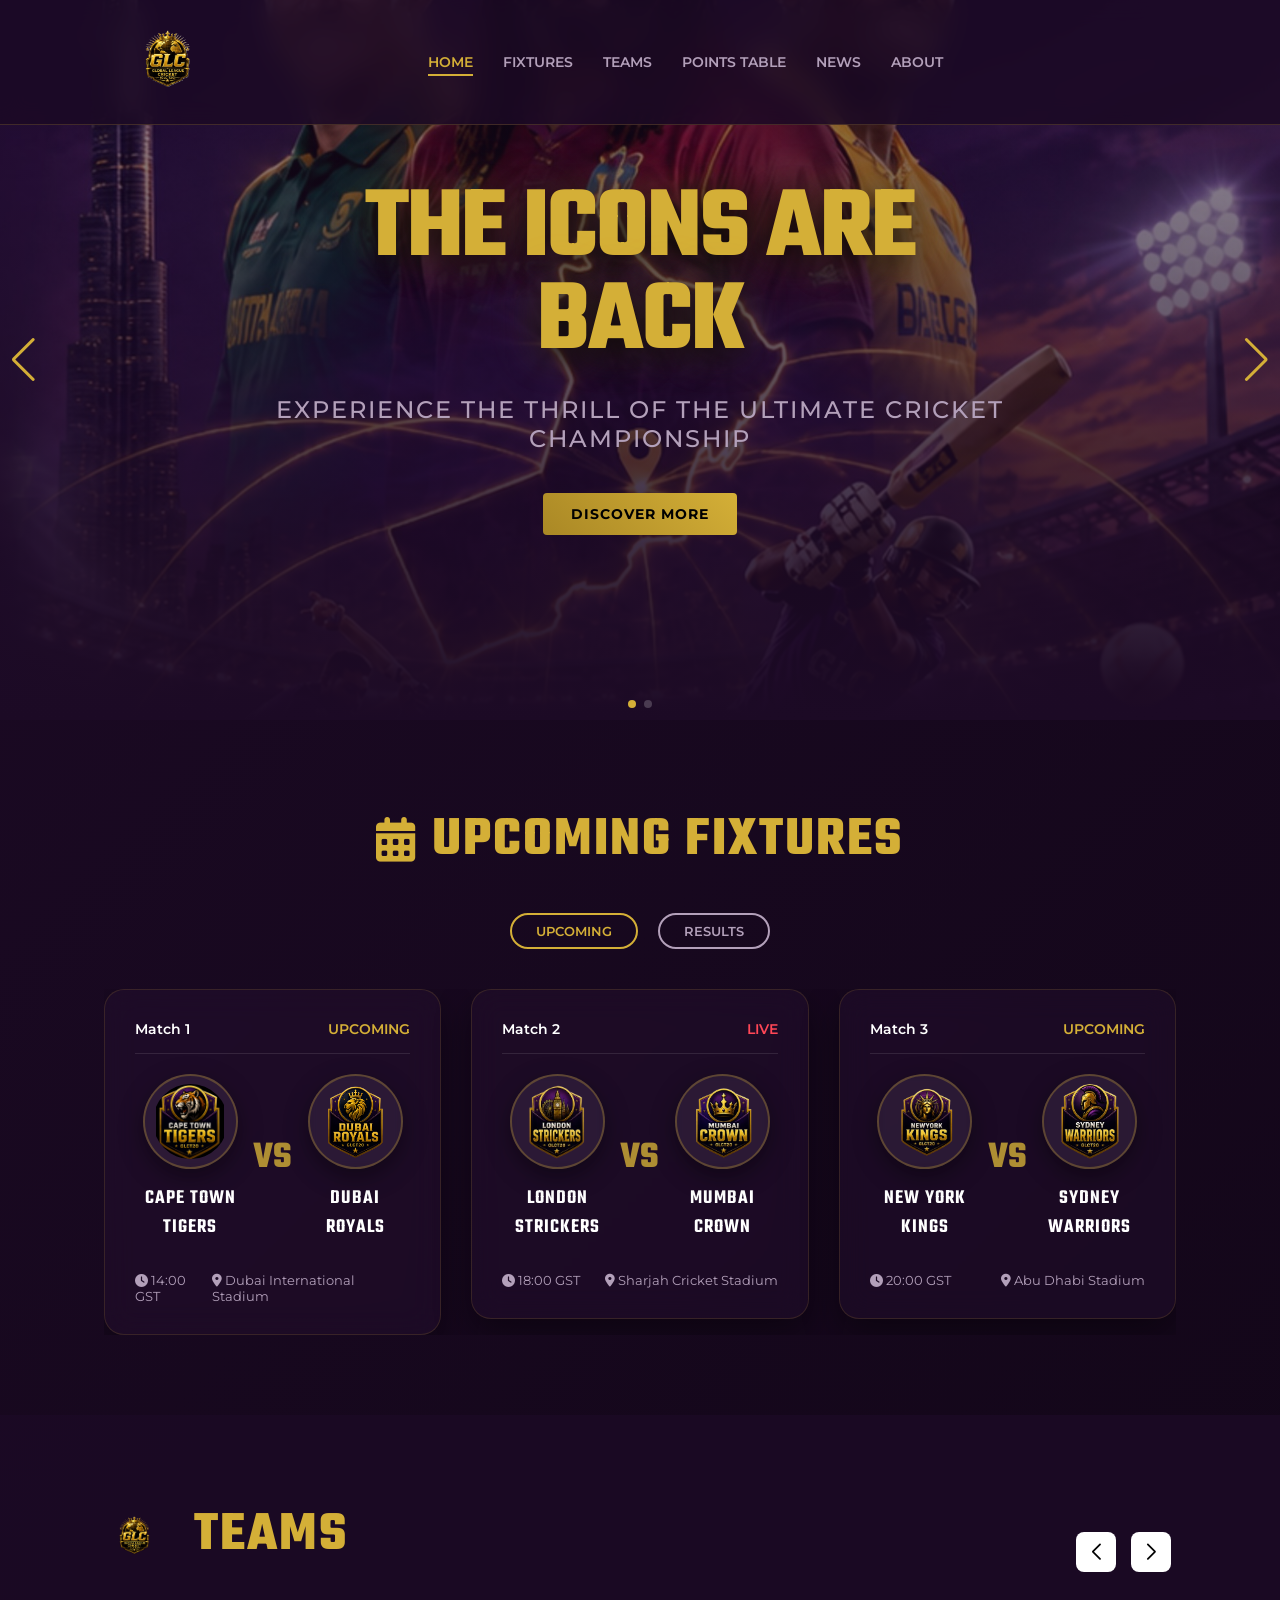
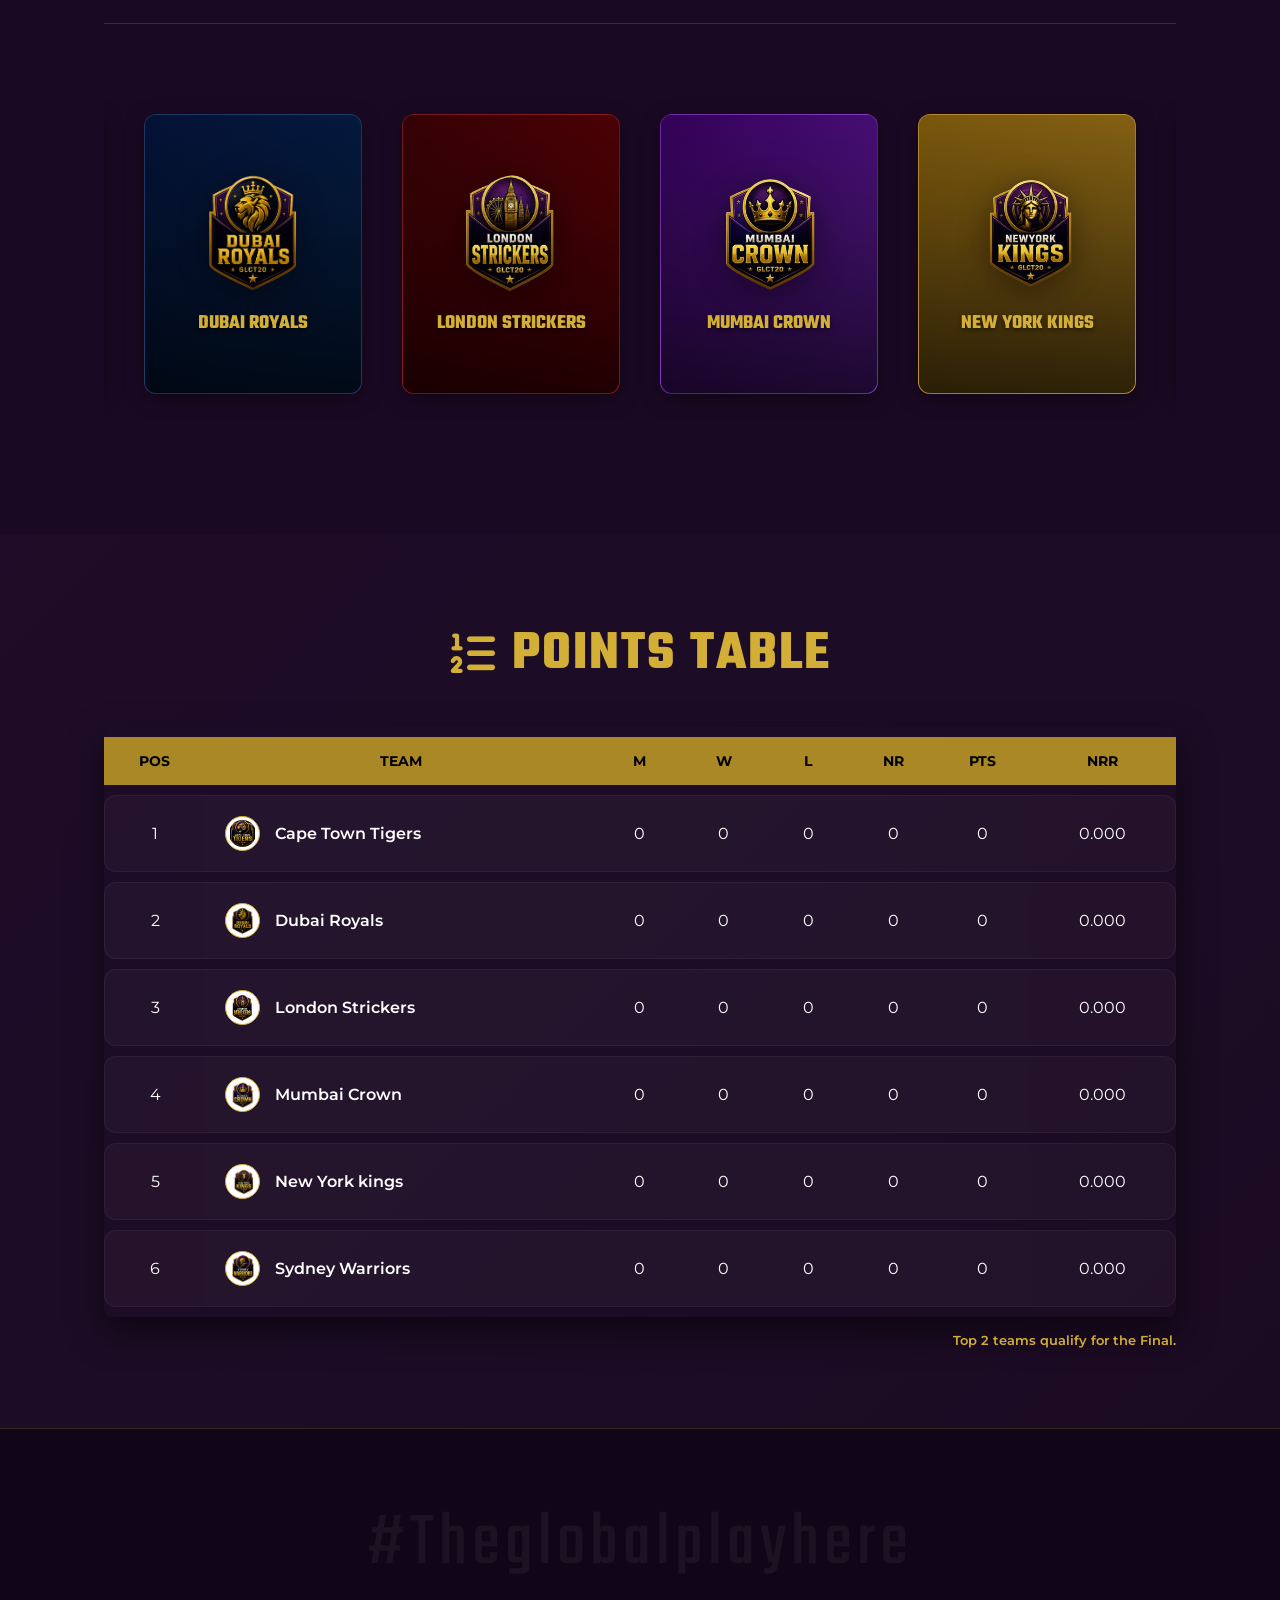
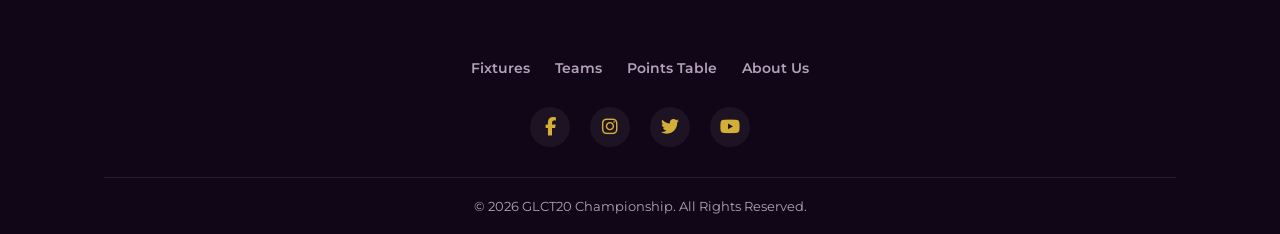
==== commit b2baf04f: "Remove Kathmandu Harricanes from teams, points table, and styles" ====
--- a/index.html
+++ b/index.html
@@ -248,14 +248,6 @@
                             </div>
                         </div>
                     </div>
-                    <div class="swiper-slide">
-                        <div class="team-card card-harricanes">
-                            <img src="Image/Kathmandu Harricanes.png" alt="Kathmandu Harricanes" class="team-card-logo">
-                            <div class="team-card-info">
-                                <h4>Kathmandu Harricanes</h4>
-                            </div>
-                        </div>
-                    </div>
                 </div>
             </div>
         </div>
@@ -340,16 +332,6 @@
                             <td>0</td>
                             <td>0.000</td>
                         </tr>
-                        <tr>
-                            <td>7</td>
-                            <td class="team-name"><img src="Image/Kathmandu Harricanes.png" class="mini-logo" alt="KH"> Kathmandu Harricanes</td>
-                            <td>0</td>
-                            <td>0</td>
-                            <td>0</td>
-                            <td>0</td>
-                            <td>0</td>
-                            <td>0.000</td>
-                        </tr>
                     </tbody>
                 </table>
             </div>
--- a/style.css
+++ b/style.css
@@ -652,19 +652,12 @@
     transition: background-size 0.8s ease;
 }
 
-.card-harricanes {
-    background: linear-gradient(135deg, rgba(0, 56, 147, 0.8), rgba(220, 20, 60, 0.8)), url('https://images.unsplash.com/photo-1544735716-392fe2489ffa?auto=format&fit=crop&q=80&w=600');
-    background-size: 100% 100%;
-    transition: background-size 0.8s ease;
-}
-
 .team-card:hover.card-tigers,
 .team-card:hover.card-royals,
 .team-card:hover.card-strickers,
 .team-card:hover.card-crown,
 .team-card:hover.card-kings,
-.team-card:hover.card-warriors,
-.team-card:hover.card-harricanes {
+.team-card:hover.card-warriors {
     background-size: 120% 120%;
 }
 
